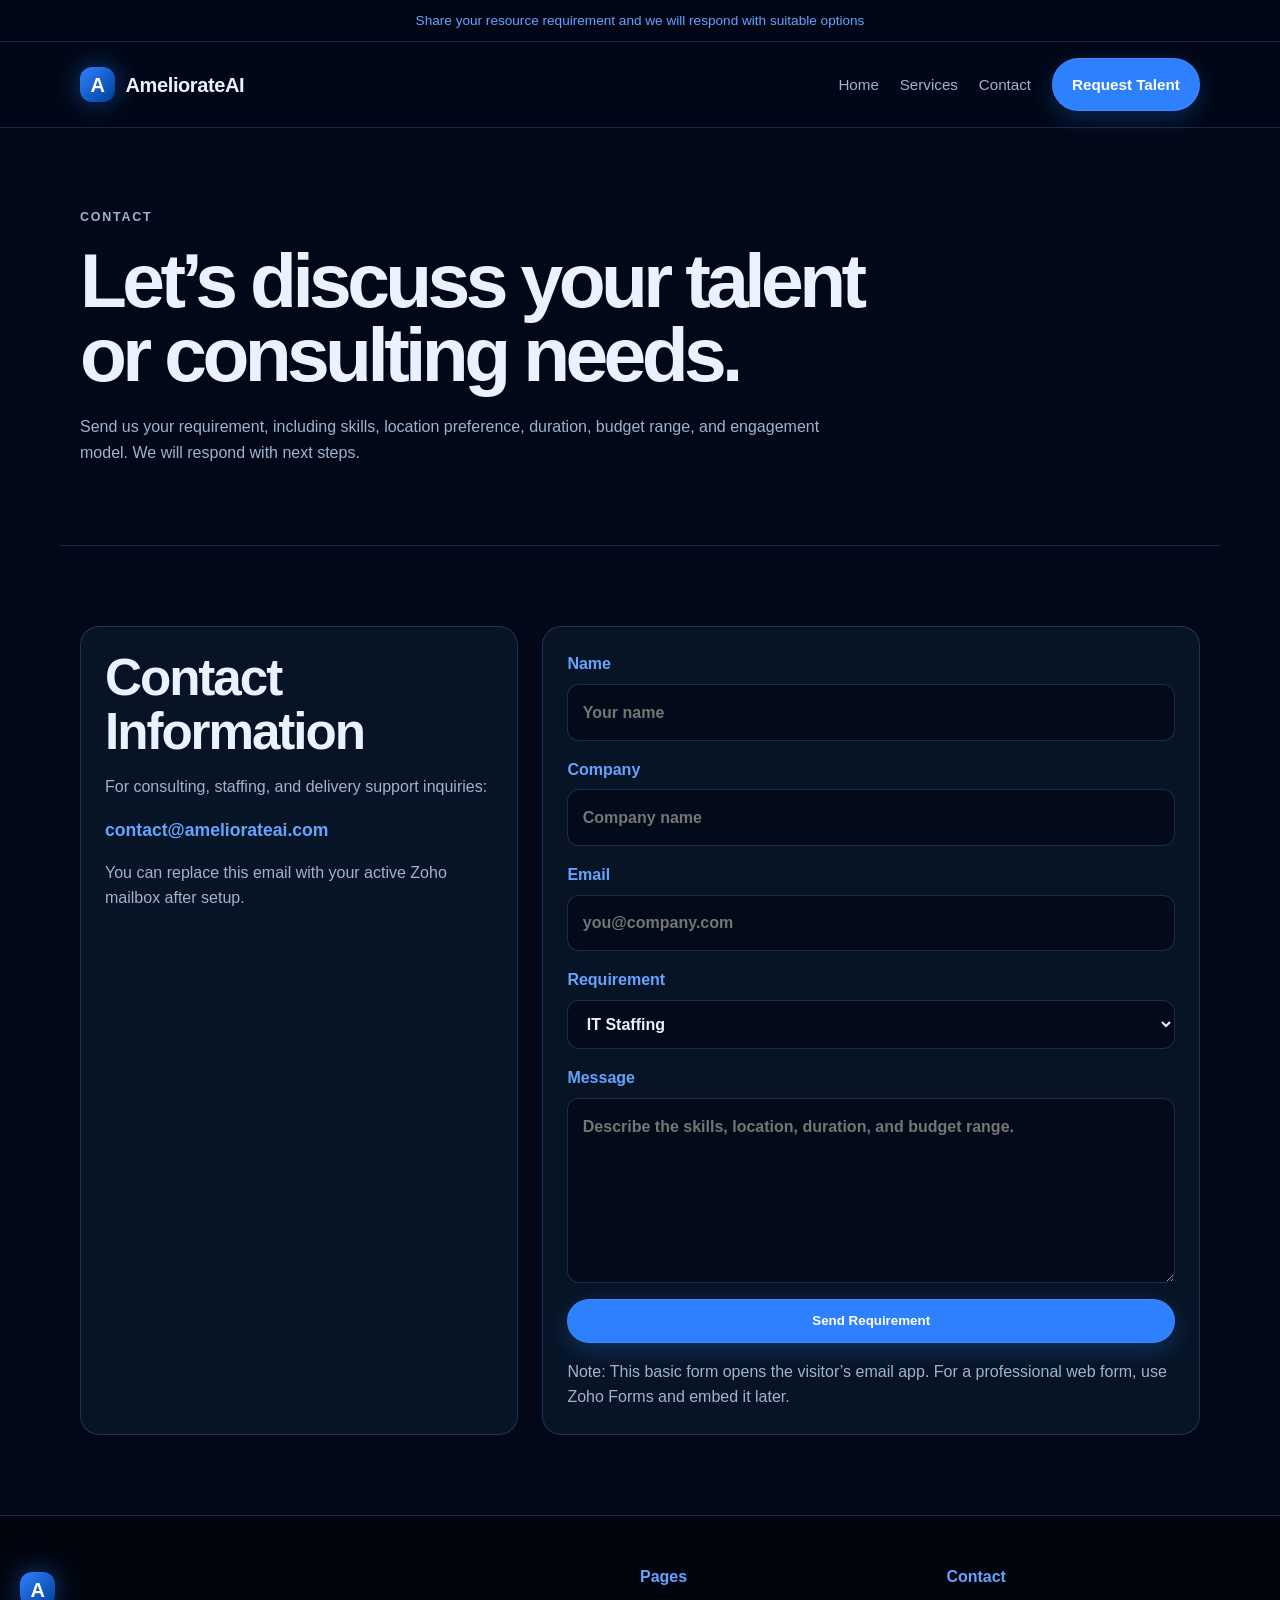
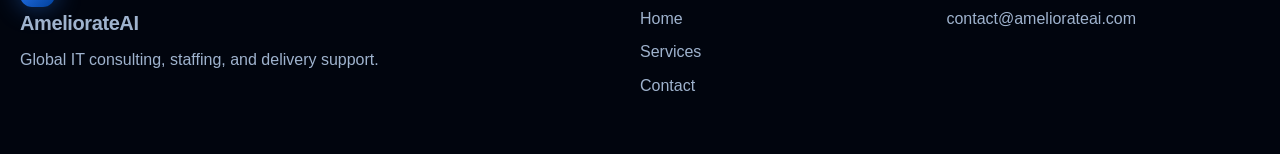
==== contact.html @ b70a1fa7 "Add files via upload" ====
<!DOCTYPE html>
<html lang="en">
<head>
  <meta charset="UTF-8" />
  <meta name="viewport" content="width=device-width, initial-scale=1.0" />
  <meta name="description" content="Contact AmeliorateAI for IT consulting, staffing, offshore delivery, data, QA, software, cloud, enterprise systems, and finance resource needs." />
  <title>Contact | AmeliorateAI</title>
  <link rel="stylesheet" href="styles.css" />
</head>
<body>
  <header class="site-header">
    <div class="top-bar">Share your resource requirement and we will respond with suitable options</div>
    <nav class="navbar">
      <a class="logo" href="index.html">
        <span class="logo-mark">A</span>
        <span>AmeliorateAI</span>
      </a>
      <button class="menu-toggle" id="menuToggle" aria-label="Open menu">☰</button>
      <div class="nav-links" id="navLinks">
        <a href="index.html">Home</a>
        <a href="services.html">Services</a>
        <a href="contact.html">Contact</a>
        <a class="nav-button" href="contact.html">Request Talent</a>
      </div>
    </nav>
  </header>

  <main>
    <section class="page-hero">
      <p class="eyebrow">Contact</p>
      <h1>Let’s discuss your talent or consulting needs.</h1>
      <p>
        Send us your requirement, including skills, location preference, duration, budget range,
        and engagement model. We will respond with next steps.
      </p>
    </section>

    <section class="contact-section">
      <div class="contact-card">
        <h2>Contact Information</h2>
        <p>For consulting, staffing, and delivery support inquiries:</p>
        <a class="contact-link" href="mailto:contact@ameliorateai.com">contact@ameliorateai.com</a>
        <p class="small-note">
          You can replace this email with your active Zoho mailbox after setup.
        </p>
      </div>

     <form class="contact-form" action="https://formsubmit.co/contact@ameliorateai.com" method="POST">
        <label>
          Name
          <input type="text" name="name" placeholder="Your name" required />
        </label>
        <label>
          Company
          <input type="text" name="company" placeholder="Company name" />
        </label>
        <label>
          Email
          <input type="email" name="email" placeholder="you@company.com" required />
        </label>
        <label>
          Requirement
          <select name="requirement">
            <option>IT Staffing</option>
            <option>Offshore Delivery</option>
            <option>Data / Analytics</option>
            <option>QA / Testing</option>
            <option>Cloud / DevOps</option>
            <option>Finance Resource</option>
            <option>Other</option>
          </select>
        </label>
        <label>
          Message
          <textarea name="message" rows="6" placeholder="Describe the skills, location, duration, and budget range." required></textarea>
        </label>
<input type="hidden" name="_subject" value="New inquiry from AmeliorateAI website">
<input type="hidden" name="_captcha" value="false">
<input type="hidden" name="_template" value="table">
<input type="hidden" name="_next" value="https://www.ameliorateai.com/contact.html">

        <button class="primary-button" type="submit">Send Requirement</button>
        <p class="small-note">
          Note: This basic form opens the visitor’s email app. For a professional web form, use Zoho Forms and embed it later.
        </p>
      </form>
    </section>
  </main>

  <footer class="site-footer">
    <div>
      <a class="logo footer-logo" href="index.html">
        <span class="logo-mark">A</span>
        <span>AmeliorateAI</span>
      </a>
      <p>Global IT consulting, staffing, and delivery support.</p>
    </div>
    <div>
      <h4>Pages</h4>
      <a href="index.html">Home</a>
      <a href="services.html">Services</a>
      <a href="contact.html">Contact</a>
    </div>
    <div>
      <h4>Contact</h4>
      <a href="mailto:contact@ameliorateai.com">contact@ameliorateai.com</a>
    </div>
  </footer>

  <script src="script.js"></script>
</body>
</html>
---- styles.css ----
* {
  box-sizing: border-box;
  margin: 0;
  padding: 0;
}

:root {
  --bg: #020817;
  --panel: #071426;
  --panel-light: #0c1d35;
  --blue: #2f80ff;
  --blue-light: #65a3ff;
  --text: #eaf2ff;
  --muted: #9fb3ce;
  --border: rgba(101, 163, 255, 0.22);
  --white: #ffffff;
}

body {
  font-family: Arial, Helvetica, sans-serif;
  background: var(--bg);
  color: var(--text);
  line-height: 1.6;
}

a {
  color: inherit;
  text-decoration: none;
}

.site-header {
  position: sticky;
  top: 0;
  z-index: 20;
  background: rgba(2, 8, 23, 0.92);
  backdrop-filter: blur(12px);
  border-bottom: 1px solid var(--border);
}

.top-bar {
  text-align: center;
  font-size: 0.85rem;
  color: var(--blue-light);
  padding: 0.6rem;
  border-bottom: 1px solid var(--border);
}

.navbar {
  max-width: 1160px;
  margin: auto;
  padding: 1rem 1.25rem;
  display: flex;
  align-items: center;
  justify-content: space-between;
}

.logo {
  display: inline-flex;
  align-items: center;
  gap: 0.65rem;
  font-size: 1.25rem;
  font-weight: 800;
  letter-spacing: -0.02em;
}

.logo-mark {
  width: 2.2rem;
  height: 2.2rem;
  display: grid;
  place-items: center;
  border-radius: 0.75rem;
  background: linear-gradient(135deg, var(--blue), #003f99);
  color: var(--white);
  box-shadow: 0 0 26px rgba(47, 128, 255, 0.45);
}

.nav-links {
  display: flex;
  align-items: center;
  gap: 1.3rem;
  color: var(--muted);
  font-size: 0.95rem;
}

.nav-links a:hover {
  color: var(--blue-light);
}

.nav-button,
.primary-button,
.secondary-button {
  border-radius: 999px;
  padding: 0.85rem 1.2rem;
  font-weight: 700;
  display: inline-flex;
  align-items: center;
  justify-content: center;
  border: 1px solid var(--border);
  cursor: pointer;
}

.nav-button,
.primary-button {
  background: var(--blue);
  color: var(--white);
  box-shadow: 0 8px 22px rgba(47, 128, 255, 0.25);
}

.secondary-button {
  background: transparent;
  color: var(--blue-light);
}

.menu-toggle {
  display: none;
  background: transparent;
  color: var(--text);
  border: 1px solid var(--border);
  border-radius: 0.6rem;
  padding: 0.4rem 0.7rem;
  font-size: 1.35rem;
}

.hero {
  max-width: 1160px;
  margin: auto;
  min-height: 78vh;
  padding: 6rem 1.25rem;
  display: grid;
  grid-template-columns: minmax(0, 1.4fr) minmax(280px, 0.8fr);
  gap: 3rem;
  align-items: center;
  background:
    radial-gradient(circle at 75% 20%, rgba(47,128,255,0.18), transparent 34%),
    radial-gradient(circle at 10% 80%, rgba(47,128,255,0.08), transparent 28%);
}

.eyebrow,
.section-label {
  color: var(--blue-light);
  font-weight: 800;
  letter-spacing: 0.14em;
  text-transform: uppercase;
  font-size: 0.78rem;
  margin-bottom: 1rem;
}

h1 {
  font-size: clamp(2.6rem, 6vw, 5.4rem);
  line-height: 0.96;
  letter-spacing: -0.06em;
  max-width: 850px;
}

h2 {
  font-size: clamp(2rem, 4vw, 3.4rem);
  line-height: 1.04;
  letter-spacing: -0.04em;
  margin-bottom: 1rem;
}

h3 {
  color: var(--white);
  margin-bottom: 0.6rem;
}

.hero-text,
.section-intro,
.page-hero p,
.split-section p,
.cta p,
.service-item p,
.contact-card p {
  color: var(--muted);
  max-width: 760px;
}

.hero-text {
  font-size: 1.15rem;
  margin: 1.4rem 0 2rem;
}

.hero-actions {
  display: flex;
  gap: 1rem;
  flex-wrap: wrap;
}

.hero-card {
  background: linear-gradient(180deg, rgba(12,29,53,0.95), rgba(7,20,38,0.95));
  border: 1px solid var(--border);
  border-radius: 1.4rem;
  padding: 2rem;
  box-shadow: 0 24px 70px rgba(0,0,0,0.35);
}

.hero-card ul {
  list-style: none;
  margin-top: 1rem;
}

.hero-card li {
  padding: 0.85rem 0;
  color: var(--muted);
  border-bottom: 1px solid var(--border);
}

.hero-card li::before {
  content: "✓";
  color: var(--blue-light);
  margin-right: 0.6rem;
}

.metrics {
  border-top: 1px solid var(--border);
  border-bottom: 1px solid var(--border);
  display: grid;
  grid-template-columns: repeat(4, 1fr);
  max-width: 1160px;
  margin: auto;
}

.metrics div {
  padding: 1.5rem;
  text-align: center;
  border-right: 1px solid var(--border);
}

.metrics strong {
  display: block;
  color: var(--blue-light);
  font-size: 1.3rem;
}

.metrics span {
  color: var(--muted);
  font-size: 0.9rem;
}

.section,
.page-hero,
.split-section,
.cta,
.contact-section {
  max-width: 1160px;
  margin: auto;
  padding: 5rem 1.25rem;
}

.cards {
  margin-top: 2rem;
  display: grid;
  grid-template-columns: repeat(3, 1fr);
  gap: 1.2rem;
}

.card,
.service-item,
.contact-card,
.contact-form {
  background: var(--panel);
  border: 1px solid var(--border);
  border-radius: 1.2rem;
  padding: 1.5rem;
}

.card-icon {
  color: var(--blue-light);
  font-weight: 900;
  margin-bottom: 1.6rem;
  display: block;
}

.card p,
.site-footer p,
.small-note {
  color: var(--muted);
}

.split-section {
  display: grid;
  grid-template-columns: 0.9fr 1.1fr;
  gap: 3rem;
  align-items: center;
}

.practice-grid {
  display: grid;
  grid-template-columns: repeat(3, 1fr);
  gap: 1rem;
}

.practice-grid span,
.tags span {
  border: 1px solid var(--border);
  background: rgba(47, 128, 255, 0.08);
  color: var(--blue-light);
  border-radius: 999px;
  padding: 0.75rem 0.9rem;
  text-align: center;
  font-weight: 700;
  font-size: 0.9rem;
}

.text-link {
  display: inline-block;
  margin-top: 1.2rem;
  color: var(--blue-light);
  font-weight: 800;
}

.cta {
  background: linear-gradient(135deg, rgba(47,128,255,0.16), rgba(7,20,38,1));
  border: 1px solid var(--border);
  border-radius: 1.5rem;
  margin-bottom: 4rem;
  display: flex;
  justify-content: space-between;
  gap: 2rem;
  align-items: center;
}

.page-hero {
  text-align: left;
  border-bottom: 1px solid var(--border);
}

.page-hero h1 {
  margin-bottom: 1.4rem;
}

.service-list {
  display: grid;
  gap: 1rem;
}

.service-item h2 {
  color: var(--blue-light);
  font-size: 1.65rem;
  margin-bottom: 0.75rem;
}

.tags {
  display: flex;
  flex-wrap: wrap;
  gap: 0.6rem;
  margin-top: 1rem;
}

.contact-section {
  display: grid;
  grid-template-columns: 0.8fr 1.2fr;
  gap: 1.5rem;
}

.contact-link {
  color: var(--blue-light);
  font-size: 1.1rem;
  font-weight: 800;
  display: inline-block;
  margin: 1rem 0;
}

.contact-form {
  display: grid;
  gap: 1rem;
}

label {
  display: grid;
  gap: 0.45rem;
  color: var(--blue-light);
  font-weight: 700;
}

input,
select,
textarea {
  width: 100%;
  border: 1px solid var(--border);
  background: #030b1a;
  color: var(--text);
  border-radius: 0.75rem;
  padding: 0.9rem;
  font: inherit;
}

textarea {
  resize: vertical;
}

.site-footer {
  border-top: 1px solid var(--border);
  background: #01050e;
  padding: 3rem 1.25rem;
  display: grid;
  grid-template-columns: 1.5fr 0.7fr 0.8fr;
  gap: 2rem;
}

.site-footer > div {
  max-width: 1160px;
}

.site-footer h4 {
  color: var(--blue-light);
  margin-bottom: 1rem;
}

.site-footer a {
  display: block;
  color: var(--muted);
  margin: 0.5rem 0;
}

.footer-logo {
  margin-bottom: 1rem;
}

@media (max-width: 820px) {
  .menu-toggle {
    display: block;
  }

  .nav-links {
    position: absolute;
    top: 100%;
    left: 0;
    right: 0;
    background: var(--panel);
    border-bottom: 1px solid var(--border);
    padding: 1rem;
    display: none;
    flex-direction: column;
    align-items: stretch;
  }

  .nav-links.active {
    display: flex;
  }

  .hero,
  .split-section,
  .contact-section,
  .site-footer {
    grid-template-columns: 1fr;
  }

  .metrics,
  .cards {
    grid-template-columns: 1fr;
  }

  .practice-grid {
    grid-template-columns: 1fr 1fr;
  }

  .cta {
    flex-direction: column;
    align-items: flex-start;
  }

  .hero {
    padding-top: 4rem;
  }
}

@media (max-width: 520px) {
  .practice-grid {
    grid-template-columns: 1fr;
  }

  .hero-actions {
    flex-direction: column;
  }

  .primary-button,
  .secondary-button {
    width: 100%;
  }
}
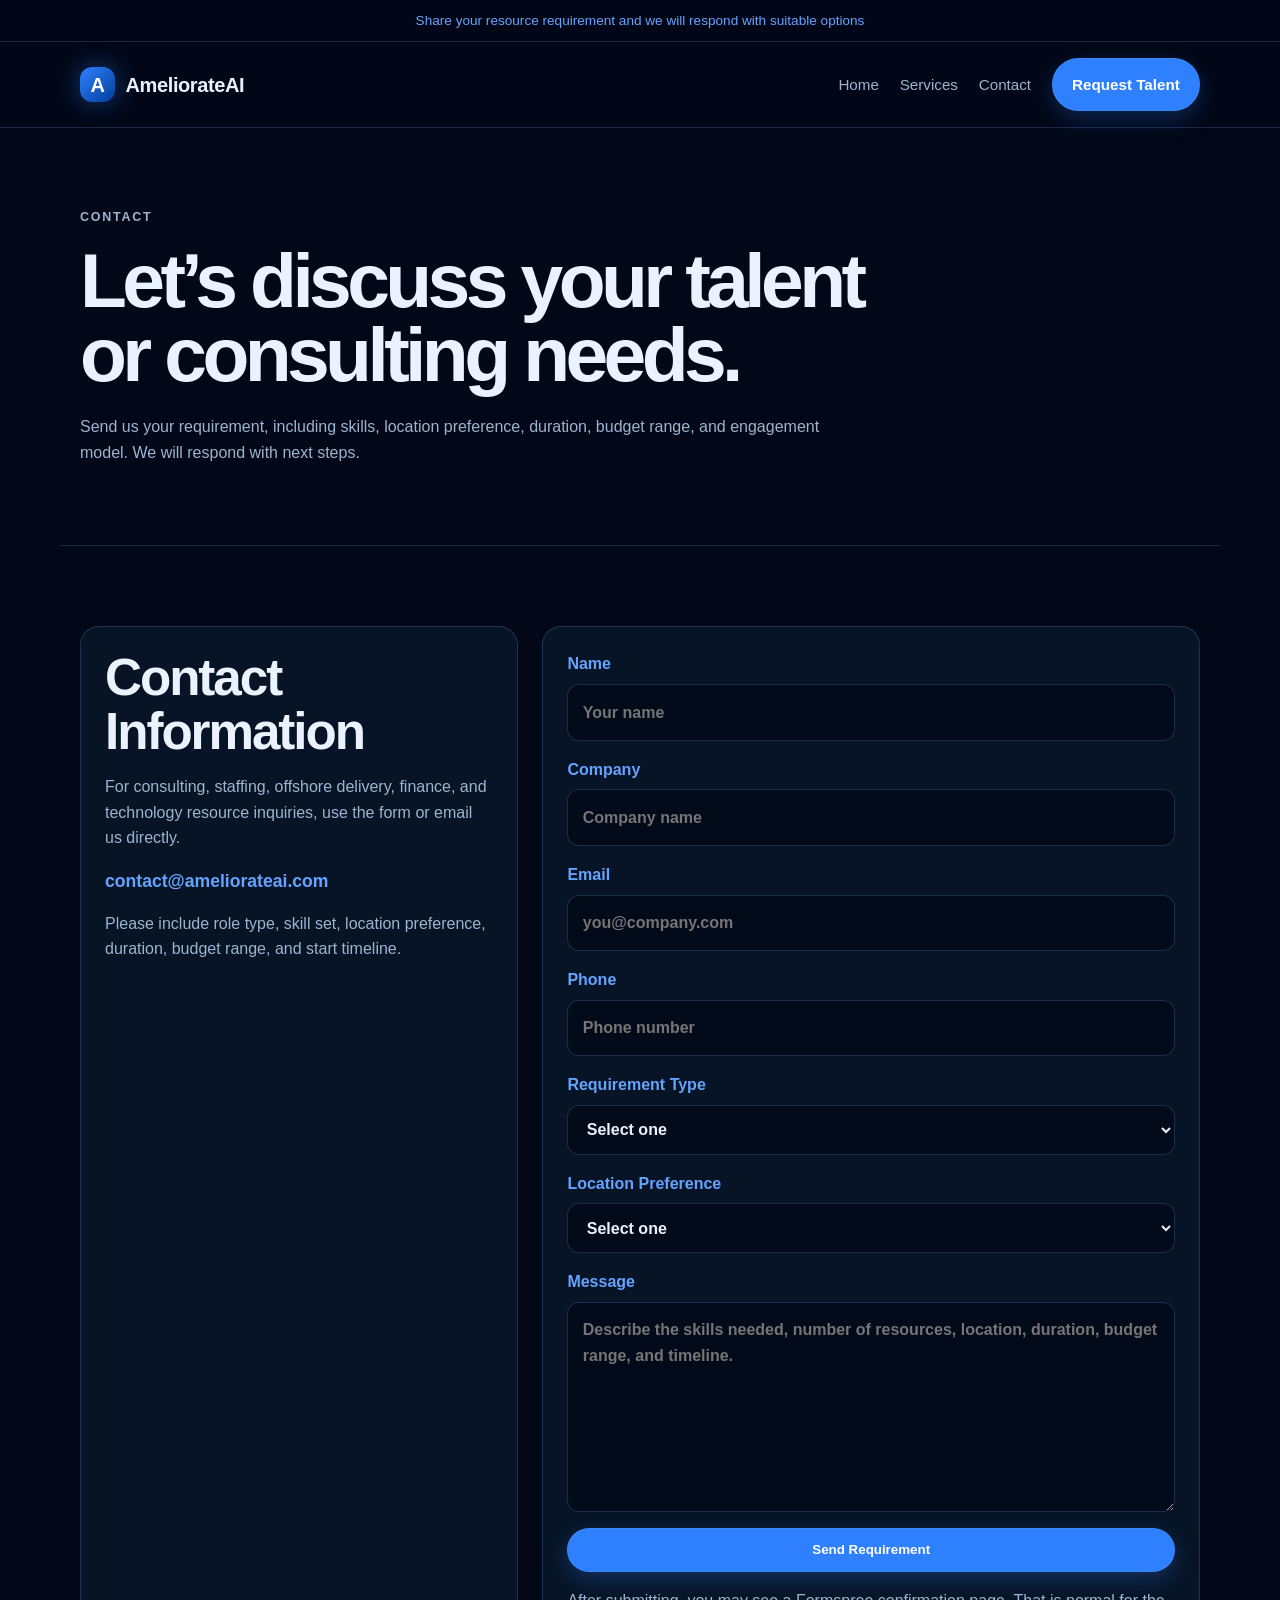
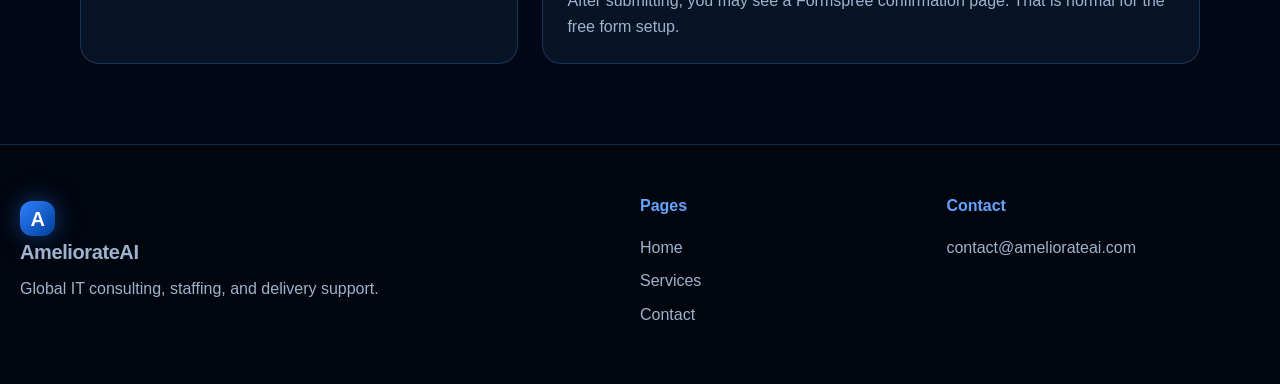
==== commit 8be08cce: "Update contact.html" ====
--- a/contact.html
+++ b/contact.html
@@ -10,12 +10,15 @@
 <body>
   <header class="site-header">
     <div class="top-bar">Share your resource requirement and we will respond with suitable options</div>
+
     <nav class="navbar">
       <a class="logo" href="index.html">
         <span class="logo-mark">A</span>
         <span>AmeliorateAI</span>
       </a>
+
       <button class="menu-toggle" id="menuToggle" aria-label="Open menu">☰</button>
+
       <div class="nav-links" id="navLinks">
         <a href="index.html">Home</a>
         <a href="services.html">Services</a>
@@ -38,50 +41,87 @@
     <section class="contact-section">
       <div class="contact-card">
         <h2>Contact Information</h2>
-        <p>For consulting, staffing, and delivery support inquiries:</p>
-        <a class="contact-link" href="mailto:contact@ameliorateai.com">contact@ameliorateai.com</a>
+        <p>
+          For consulting, staffing, offshore delivery, finance, and technology resource inquiries,
+          use the form or email us directly.
+        </p>
+
+        <a class="contact-link" href="mailto:contact@ameliorateai.com">
+          contact@ameliorateai.com
+        </a>
+
         <p class="small-note">
-          You can replace this email with your active Zoho mailbox after setup.
+          Please include role type, skill set, location preference, duration, budget range, and start timeline.
         </p>
       </div>
 
-     <form class="contact-form" action="https://formsubmit.co/contact@ameliorateai.com" method="POST">
+      <form class="contact-form" action="https://formspree.io/f/meedqgzl" method="POST">
+        <input type="hidden" name="_subject" value="New inquiry from AmeliorateAI website" />
+
         <label>
           Name
           <input type="text" name="name" placeholder="Your name" required />
         </label>
+
         <label>
           Company
           <input type="text" name="company" placeholder="Company name" />
         </label>
+
         <label>
           Email
           <input type="email" name="email" placeholder="you@company.com" required />
         </label>
+
         <label>
-          Requirement
-          <select name="requirement">
-            <option>IT Staffing</option>
-            <option>Offshore Delivery</option>
-            <option>Data / Analytics</option>
-            <option>QA / Testing</option>
-            <option>Cloud / DevOps</option>
-            <option>Finance Resource</option>
-            <option>Other</option>
+          Phone
+          <input type="tel" name="phone" placeholder="Phone number" />
+        </label>
+
+        <label>
+          Requirement Type
+          <select name="requirement_type" required>
+            <option value="">Select one</option>
+            <option value="IT Staffing">IT Staffing</option>
+            <option value="Offshore Delivery">Offshore Delivery</option>
+            <option value="Data / Analytics">Data / Analytics</option>
+            <option value="QA / Testing">QA / Testing</option>
+            <option value="Cloud / DevOps">Cloud / DevOps</option>
+            <option value="Enterprise Applications">Enterprise Applications</option>
+            <option value="Finance Resource">Finance Resource</option>
+            <option value="Project / Program Management">Project / Program Management</option>
+            <option value="Other">Other</option>
           </select>
         </label>
+
+        <label>
+          Location Preference
+          <select name="location_preference">
+            <option value="">Select one</option>
+            <option value="USA">USA</option>
+            <option value="India">India</option>
+            <option value="Mexico">Mexico</option>
+            <option value="Ireland">Ireland</option>
+            <option value="Dubai / UAE">Dubai / UAE</option>
+            <option value="Remote / Offshore">Remote / Offshore</option>
+            <option value="Flexible">Flexible</option>
+          </select>
+        </label>
+
         <label>
           Message
-          <textarea name="message" rows="6" placeholder="Describe the skills, location, duration, and budget range." required></textarea>
+          <textarea
+            name="message"
+            rows="7"
+            placeholder="Describe the skills needed, number of resources, location, duration, budget range, and timeline."
+            required
+          ></textarea>
         </label>
-<input type="hidden" name="_subject" value="New inquiry from AmeliorateAI website">
-<input type="hidden" name="_captcha" value="false">
-<input type="hidden" name="_template" value="table">
-<input type="hidden" name="_next" value="https://www.ameliorateai.com/contact.html">
 
         <button class="primary-button" type="submit">Send Requirement</button>
+
         <p class="small-note">
-          Note: This basic form opens the visitor’s email app. For a professional web form, use Zoho Forms and embed it later.
+          After submitting, you may see a Formspree confirmation page. That is normal for the free form setup.
         </p>
       </form>
     </section>
@@ -95,12 +135,14 @@
       </a>
       <p>Global IT consulting, staffing, and delivery support.</p>
     </div>
+
     <div>
       <h4>Pages</h4>
       <a href="index.html">Home</a>
       <a href="services.html">Services</a>
       <a href="contact.html">Contact</a>
     </div>
+
     <div>
       <h4>Contact</h4>
       <a href="mailto:contact@ameliorateai.com">contact@ameliorateai.com</a>
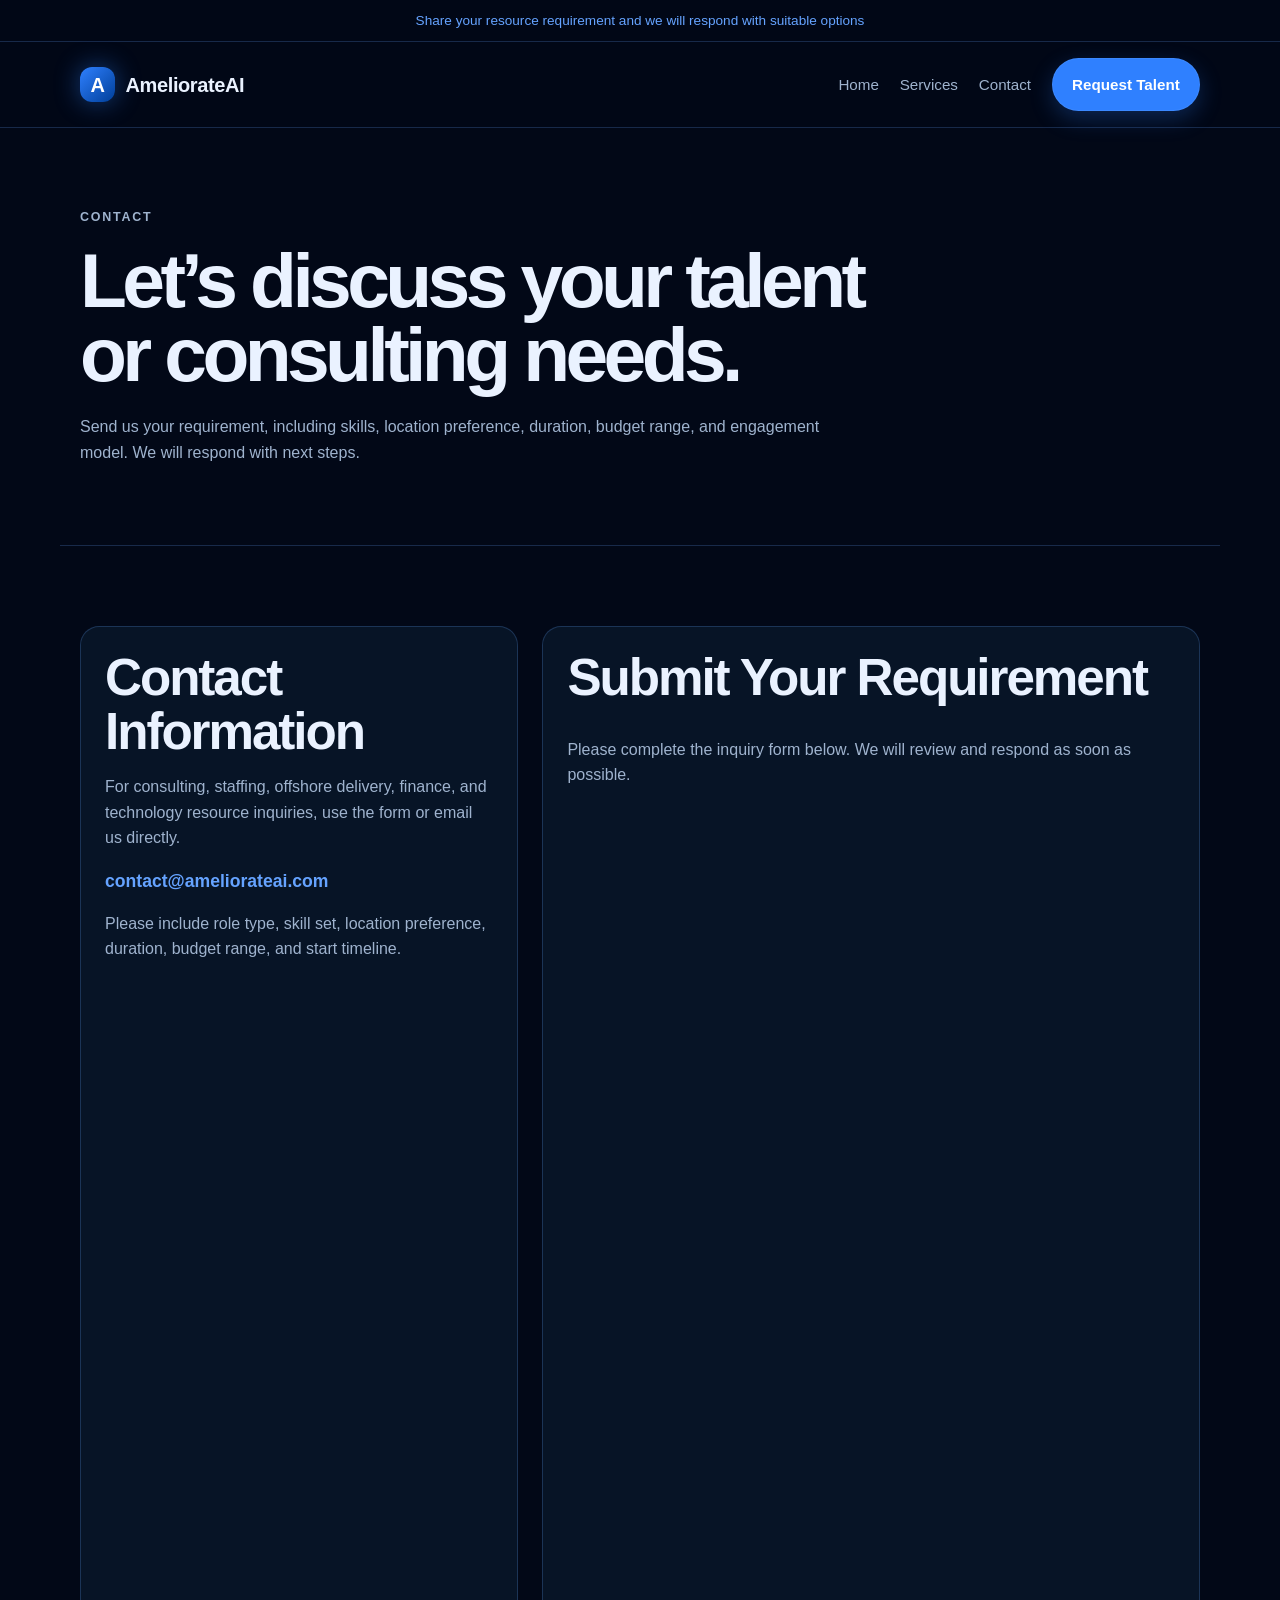
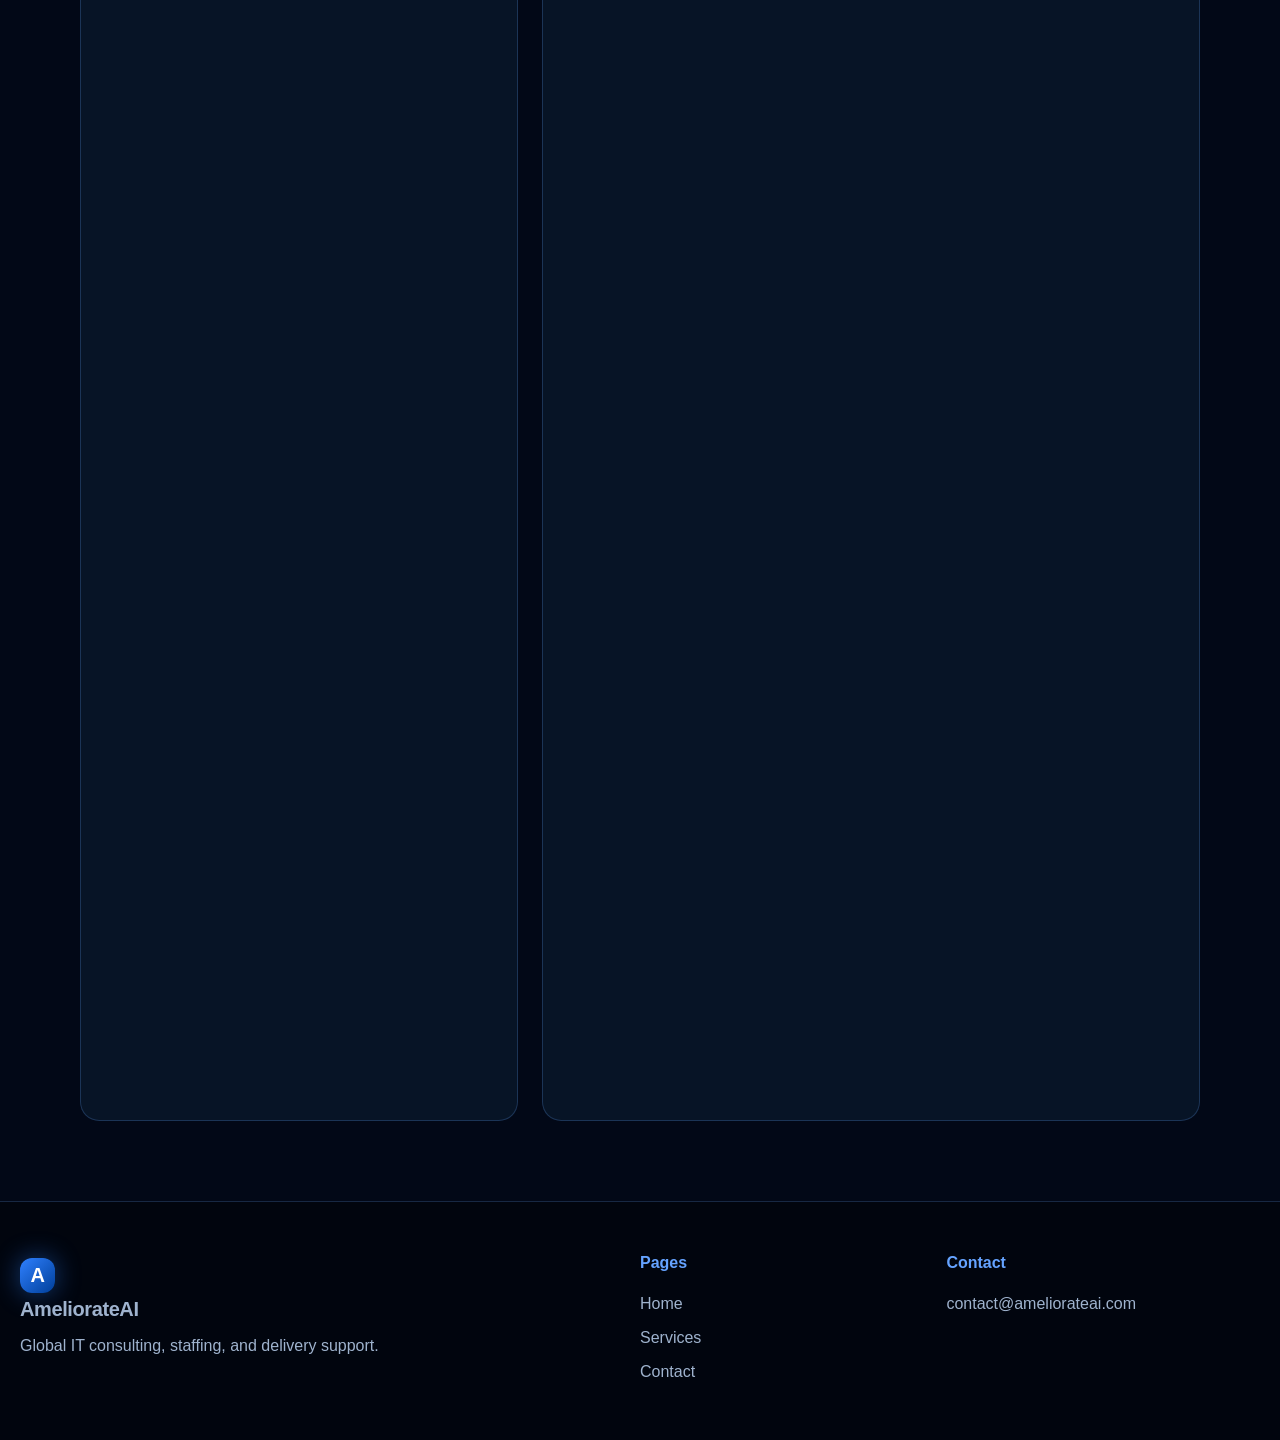
==== commit 3ebbf296: "Update contact.html" ====
--- a/contact.html
+++ b/contact.html
@@ -55,75 +55,22 @@
         </p>
       </div>
 
-      <form class="contact-form" action="https://formspree.io/f/meedqgzl" method="POST">
-        <input type="hidden" name="_subject" value="New inquiry from AmeliorateAI website" />
+      <div class="contact-form">
+        <h2>Submit Your Requirement</h2>
+        <p class="small-note">
+          Please complete the inquiry form below. We will review and respond as soon as possible.
+        </p>
 
-        <label>
-          Name
-          <input type="text" name="name" placeholder="Your name" required />
-        </label>
-
-        <label>
-          Company
-          <input type="text" name="company" placeholder="Company name" />
-        </label>
-
-        <label>
-          Email
-          <input type="email" name="email" placeholder="you@company.com" required />
-        </label>
-
-        <label>
-          Phone
-          <input type="tel" name="phone" placeholder="Phone number" />
-        </label>
-
-        <label>
-          Requirement Type
-          <select name="requirement_type" required>
-            <option value="">Select one</option>
-            <option value="IT Staffing">IT Staffing</option>
-            <option value="Offshore Delivery">Offshore Delivery</option>
-            <option value="Data / Analytics">Data / Analytics</option>
-            <option value="QA / Testing">QA / Testing</option>
-            <option value="Cloud / DevOps">Cloud / DevOps</option>
-            <option value="Enterprise Applications">Enterprise Applications</option>
-            <option value="Finance Resource">Finance Resource</option>
-            <option value="Project / Program Management">Project / Program Management</option>
-            <option value="Other">Other</option>
-          </select>
-        </label>
-
-        <label>
-          Location Preference
-          <select name="location_preference">
-            <option value="">Select one</option>
-            <option value="USA">USA</option>
-            <option value="India">India</option>
-            <option value="Mexico">Mexico</option>
-            <option value="Ireland">Ireland</option>
-            <option value="Dubai / UAE">Dubai / UAE</option>
-            <option value="Remote / Offshore">Remote / Offshore</option>
-            <option value="Flexible">Flexible</option>
-          </select>
-        </label>
-
-        <label>
-          Message
-          <textarea
-            name="message"
-            rows="7"
-            placeholder="Describe the skills needed, number of resources, location, duration, budget range, and timeline."
-            required
-          ></textarea>
-        </label>
-
-        <button class="primary-button" type="submit">Send Requirement</button>
-
-        <p class="small-note">
-          After submitting, you may see a Formspree confirmation page. That is normal for the free form setup.
-        </p>
-      </form>
+        <iframe
+          src="https://docs.google.com/forms/d/e/1FAIpQLScGH7NGQpwtZcd7kgpcdGV7c9baAYMWZRlF-bjn0ftXaFf2qA/viewform?embedded=true"
+          width="100%"
+          height="1892"
+          frameborder="0"
+          marginheight="0"
+          marginwidth="0">
+          Loading…
+        </iframe>
+      </div>
     </section>
   </main>
 
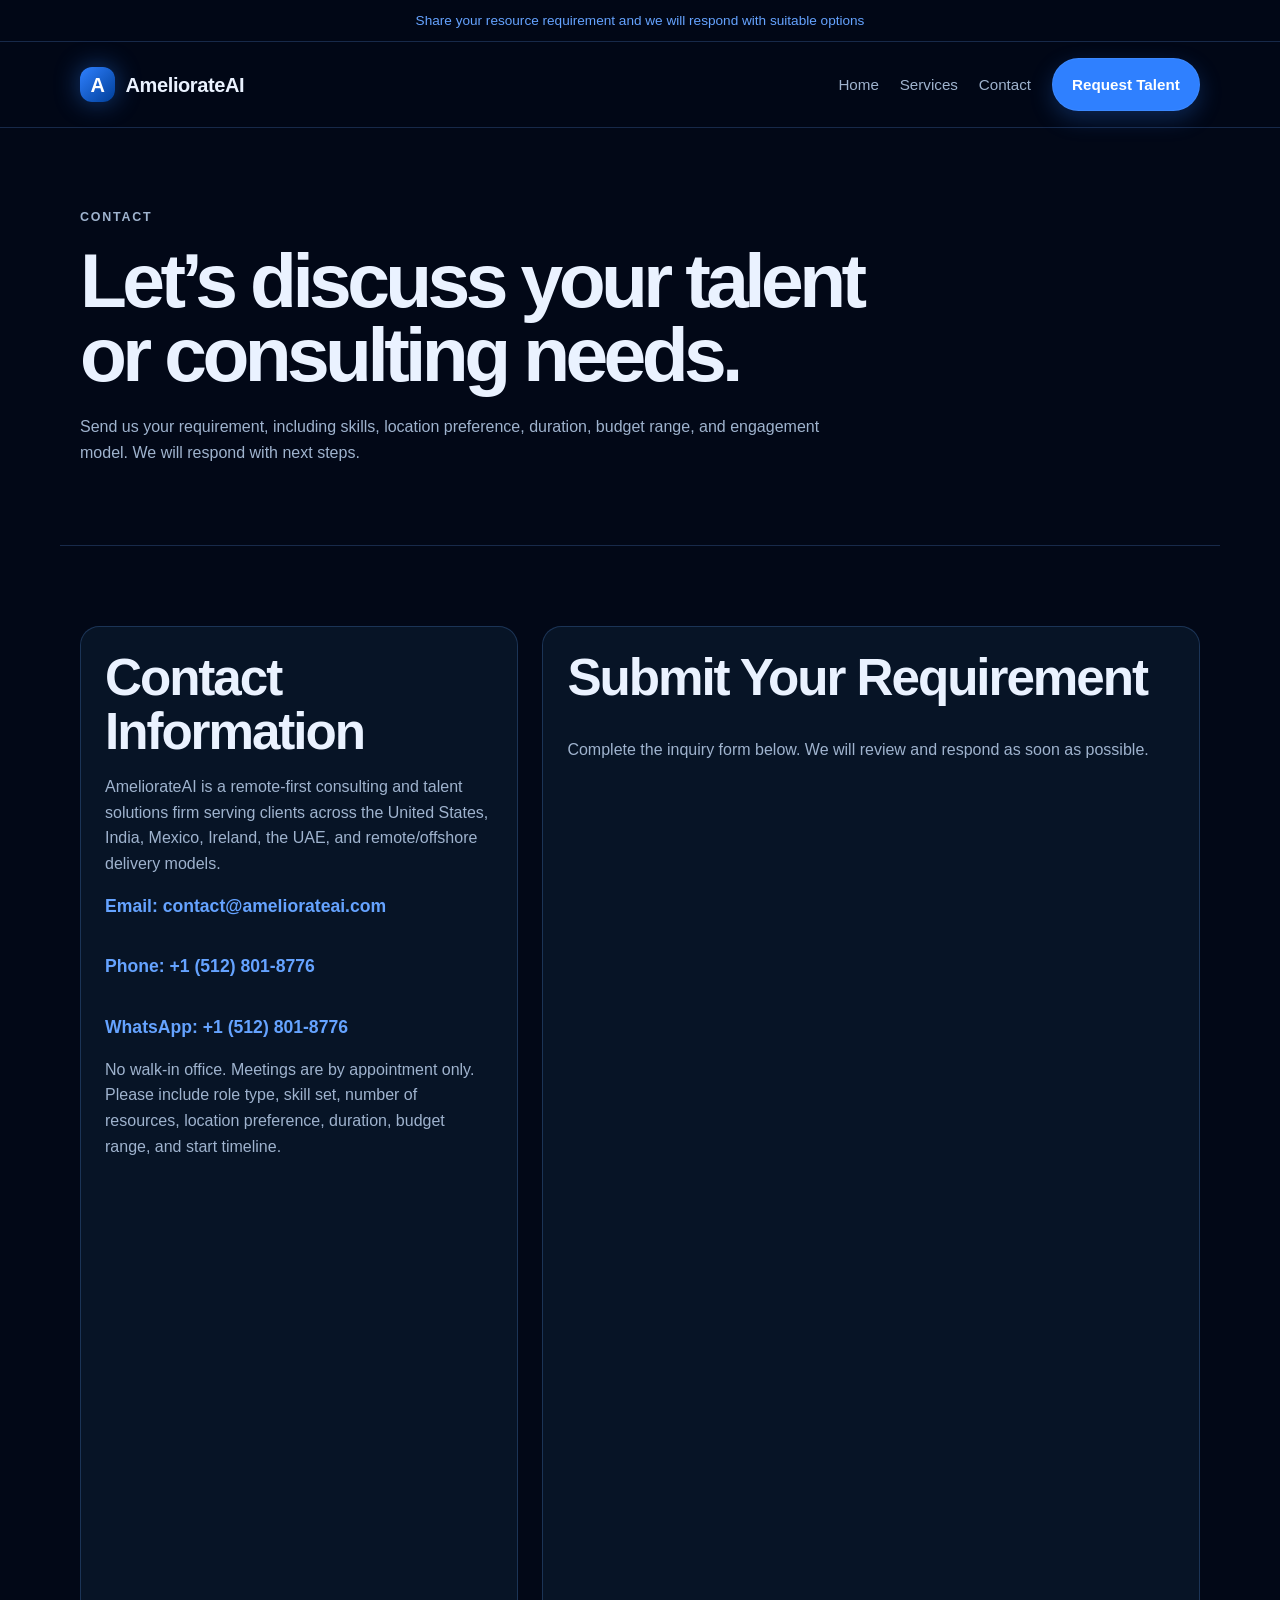
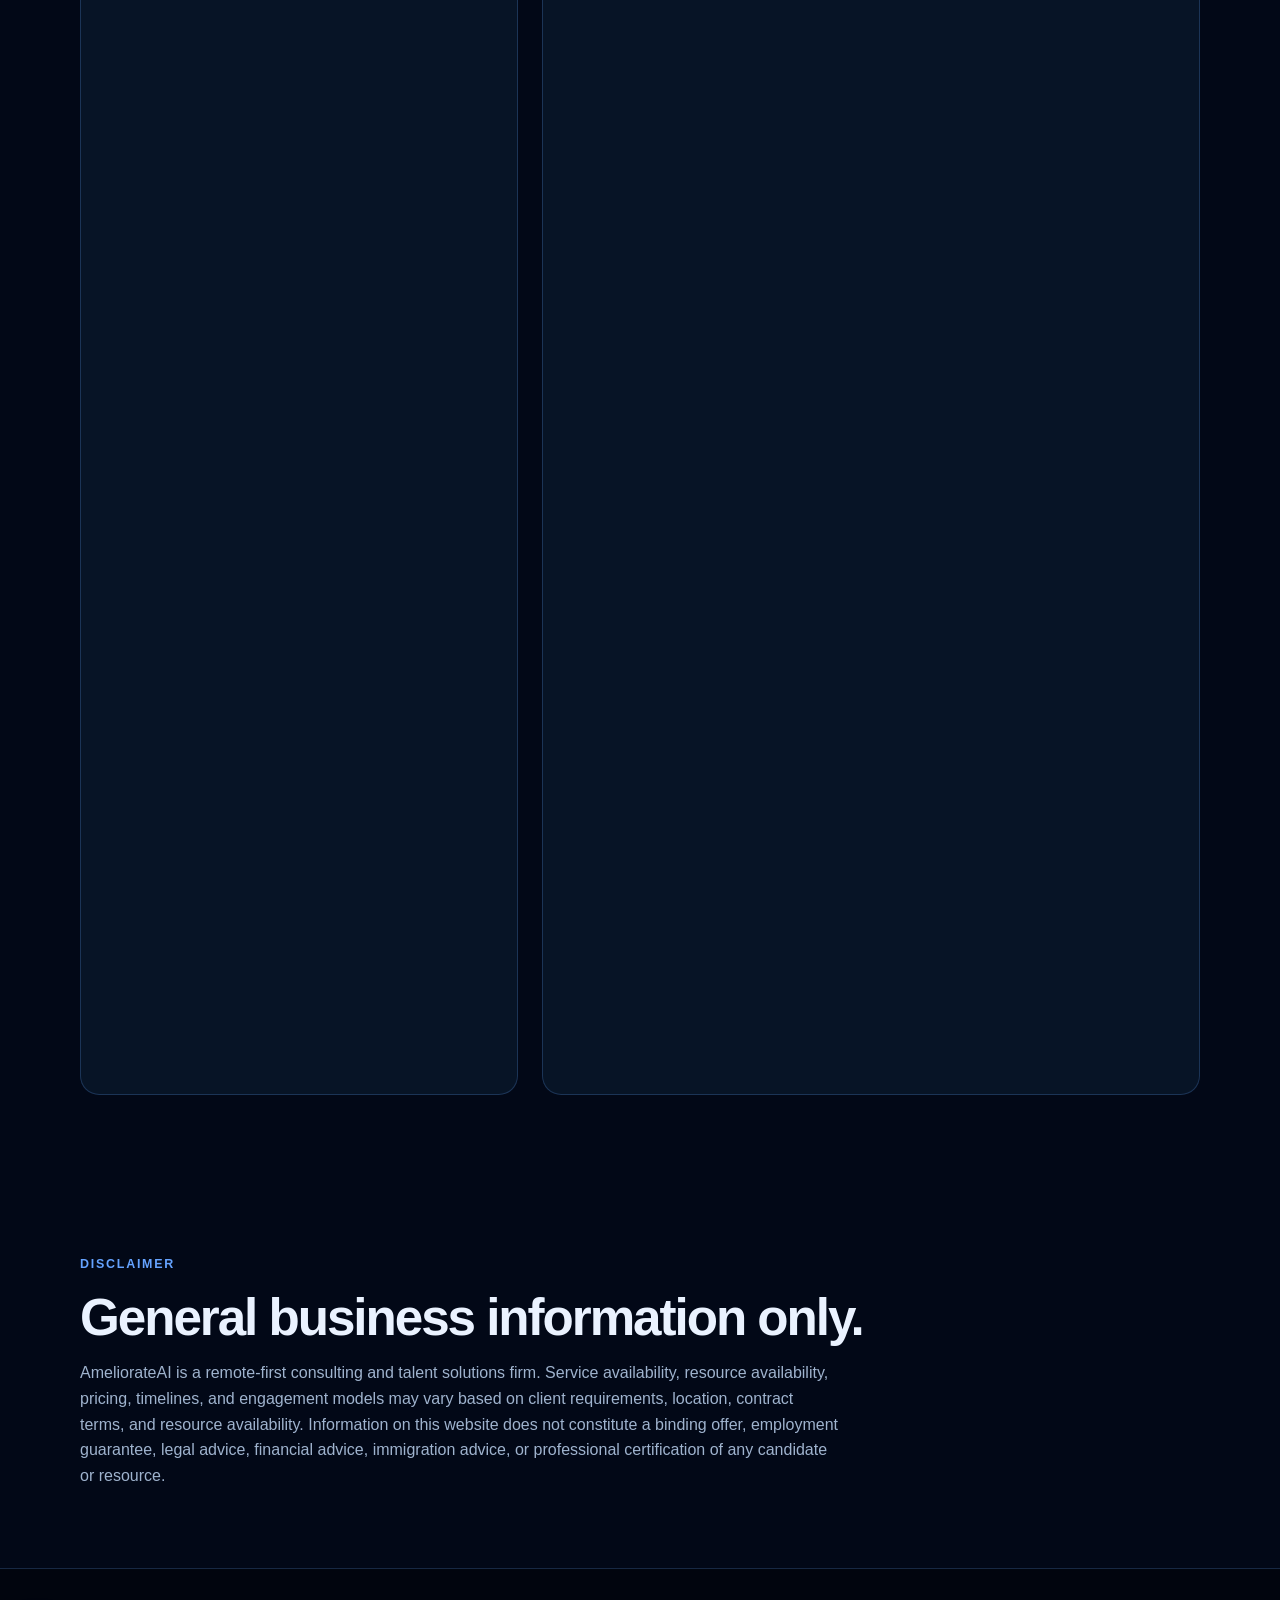
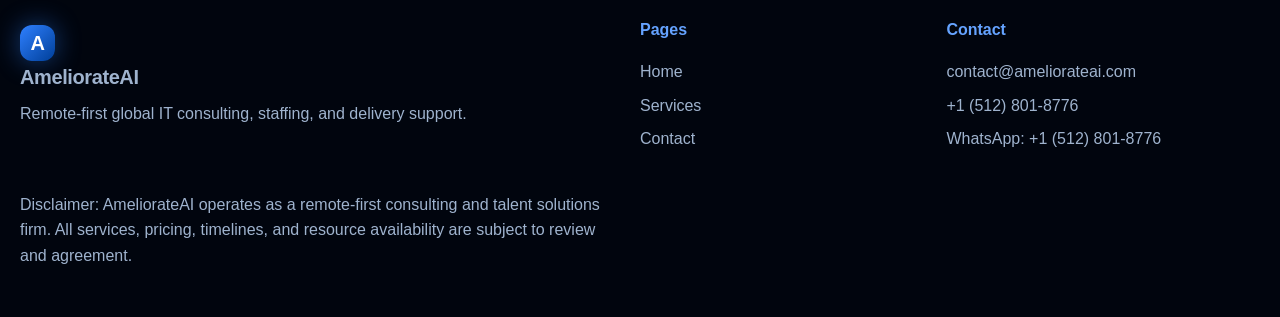
==== commit fd26aca3: "Update contact.html" ====
--- a/contact.html
+++ b/contact.html
@@ -10,20 +10,11 @@
 <body>
   <header class="site-header">
     <div class="top-bar">Share your resource requirement and we will respond with suitable options</div>
-
     <nav class="navbar">
-      <a class="logo" href="index.html">
-        <span class="logo-mark">A</span>
-        <span>AmeliorateAI</span>
-      </a>
-
+      <a class="logo" href="index.html"><span class="logo-mark">A</span><span>AmeliorateAI</span></a>
       <button class="menu-toggle" id="menuToggle" aria-label="Open menu">☰</button>
-
       <div class="nav-links" id="navLinks">
-        <a href="index.html">Home</a>
-        <a href="services.html">Services</a>
-        <a href="contact.html">Contact</a>
-        <a class="nav-button" href="contact.html">Request Talent</a>
+        <a href="index.html">Home</a><a href="services.html">Services</a><a href="contact.html">Contact</a><a class="nav-button" href="contact.html">Request Talent</a>
       </div>
     </nav>
   </header>
@@ -32,35 +23,23 @@
     <section class="page-hero">
       <p class="eyebrow">Contact</p>
       <h1>Let’s discuss your talent or consulting needs.</h1>
-      <p>
-        Send us your requirement, including skills, location preference, duration, budget range,
-        and engagement model. We will respond with next steps.
-      </p>
+      <p>Send us your requirement, including skills, location preference, duration, budget range, and engagement model. We will respond with next steps.</p>
     </section>
 
     <section class="contact-section">
       <div class="contact-card">
         <h2>Contact Information</h2>
-        <p>
-          For consulting, staffing, offshore delivery, finance, and technology resource inquiries,
-          use the form or email us directly.
-        </p>
-
-        <a class="contact-link" href="mailto:contact@ameliorateai.com">
-          contact@ameliorateai.com
-        </a>
-
-        <p class="small-note">
-          Please include role type, skill set, location preference, duration, budget range, and start timeline.
-        </p>
+        <p>AmeliorateAI is a remote-first consulting and talent solutions firm serving clients across the United States, India, Mexico, Ireland, the UAE, and remote/offshore delivery models.</p>
+        <a class="contact-link" href="mailto:contact@ameliorateai.com">Email: contact@ameliorateai.com</a>
+        <a class="contact-link" href="tel:+15128018776">Phone: +1 (512) 801-8776</a>
+        <a class="contact-link" href="https://wa.me/15128018776" target="_blank" rel="noopener">WhatsApp: +1 (512) 801-8776</a>
+        <p class="small-note">No walk-in office. Meetings are by appointment only.</p>
+        <p class="small-note">Please include role type, skill set, number of resources, location preference, duration, budget range, and start timeline.</p>
       </div>
 
       <div class="contact-form">
         <h2>Submit Your Requirement</h2>
-        <p class="small-note">
-          Please complete the inquiry form below. We will review and respond as soon as possible.
-        </p>
-
+        <p class="small-note">Complete the inquiry form below. We will review and respond as soon as possible.</p>
         <iframe
           src="https://docs.google.com/forms/d/e/1FAIpQLScGH7NGQpwtZcd7kgpcdGV7c9baAYMWZRlF-bjn0ftXaFf2qA/viewform?embedded=true"
           width="100%"
@@ -72,30 +51,25 @@
         </iframe>
       </div>
     </section>
+
+    <section class="section compact-section">
+      <p class="section-label">Disclaimer</p>
+      <h2>General business information only.</h2>
+      <p class="section-intro">
+        AmeliorateAI is a remote-first consulting and talent solutions firm. Service availability, resource availability,
+        pricing, timelines, and engagement models may vary based on client requirements, location, contract terms,
+        and resource availability. Information on this website does not constitute a binding offer, employment guarantee,
+        legal advice, financial advice, immigration advice, or professional certification of any candidate or resource.
+      </p>
+    </section>
   </main>
 
   <footer class="site-footer">
-    <div>
-      <a class="logo footer-logo" href="index.html">
-        <span class="logo-mark">A</span>
-        <span>AmeliorateAI</span>
-      </a>
-      <p>Global IT consulting, staffing, and delivery support.</p>
-    </div>
-
-    <div>
-      <h4>Pages</h4>
-      <a href="index.html">Home</a>
-      <a href="services.html">Services</a>
-      <a href="contact.html">Contact</a>
-    </div>
-
-    <div>
-      <h4>Contact</h4>
-      <a href="mailto:contact@ameliorateai.com">contact@ameliorateai.com</a>
-    </div>
+    <div><a class="logo footer-logo" href="index.html"><span class="logo-mark">A</span><span>AmeliorateAI</span></a><p>Remote-first global IT consulting, staffing, and delivery support.</p></div>
+    <div><h4>Pages</h4><a href="index.html">Home</a><a href="services.html">Services</a><a href="contact.html">Contact</a></div>
+    <div><h4>Contact</h4><a href="mailto:contact@ameliorateai.com">contact@ameliorateai.com</a><a href="tel:+15128018776">+1 (512) 801-8776</a><a href="https://wa.me/15128018776" target="_blank" rel="noopener">WhatsApp: +1 (512) 801-8776</a></div>
+    <div class="footer-disclaimer"><p>Disclaimer: AmeliorateAI operates as a remote-first consulting and talent solutions firm. All services, pricing, timelines, and resource availability are subject to review and agreement.</p></div>
   </footer>
-
   <script src="script.js"></script>
 </body>
 </html>
